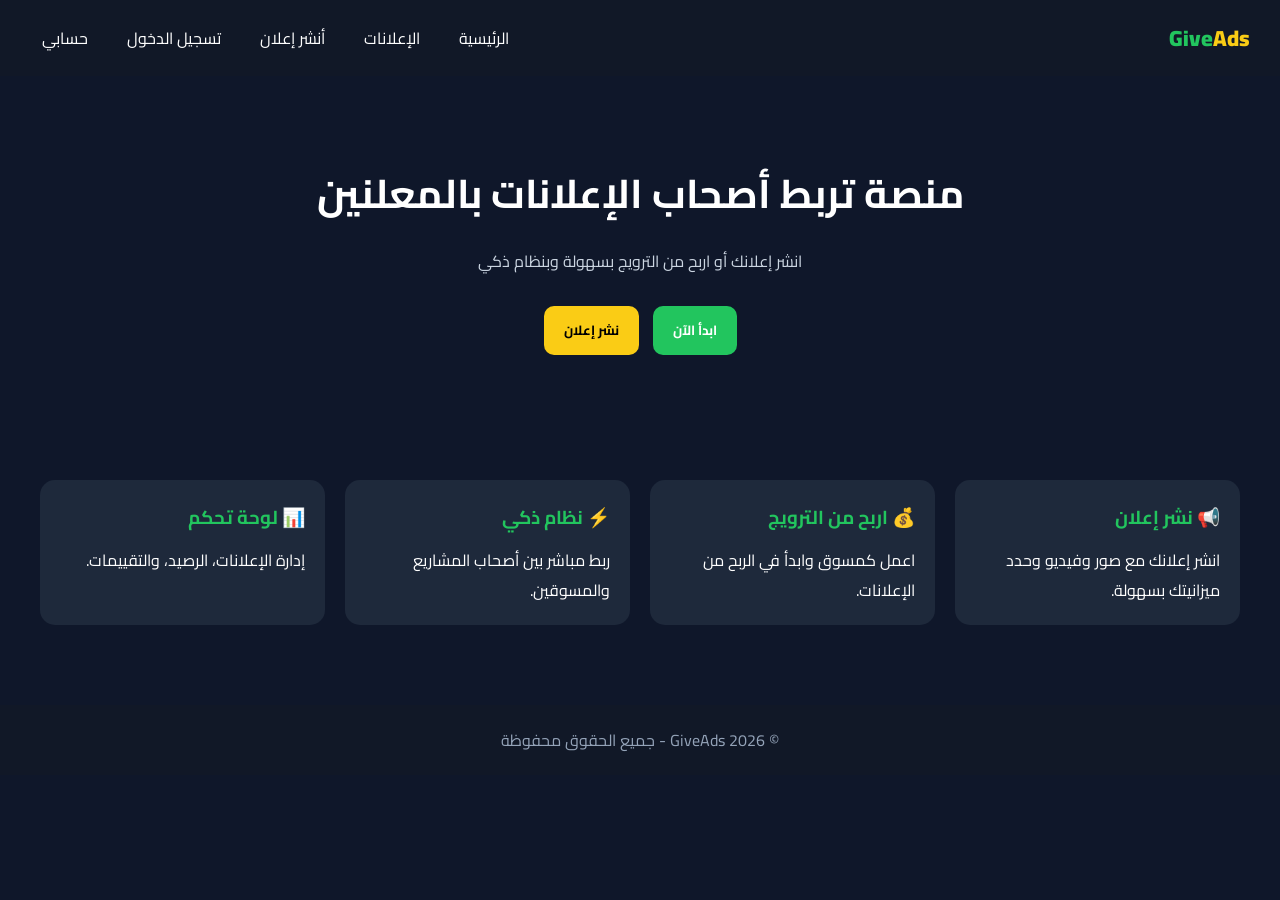
==== index.html @ 5b508f9d "Add files via upload" ====
<!DOCTYPE html>
<html lang="ar" dir="rtl">
<head>
<meta charset="UTF-8">
<meta name="viewport" content="width=device-width, initial-scale=1.0">
<title>GiveAds - منصة الإعلانات الذكية</title>

<link href="https://fonts.googleapis.com/css2?family=Cairo:wght@400;700;900&display=swap" rel="stylesheet">

<style>
*{
margin:0;
padding:0;
box-sizing:border-box;
font-family:'Cairo', sans-serif;
}

body{
background:#0f172a;
color:white;
}

/* Navbar */
nav{
display:flex;
justify-content:space-between;
align-items:center;
padding:15px 30px;
background:#111827;
position:sticky;
top:0;
}

.logo{
font-size:22px;
font-weight:900;
color:#22c55e;
cursor:pointer;
}

.logo span{
color:#facc15;
}

nav ul{
display:flex;
gap:15px;
list-style:none;
}

nav ul li{
cursor:pointer;
padding:8px 12px;
border-radius:8px;
transition:0.3s;
}

nav ul li:hover{
background:#1f2937;
}

/* Hero */
.hero{
text-align:center;
padding:80px 20px;
}

.hero h1{
font-size:40px;
margin-bottom:15px;
}

.hero p{
color:#cbd5e1;
margin-bottom:25px;
}

.btn{
padding:12px 20px;
border:none;
border-radius:10px;
cursor:pointer;
font-weight:bold;
margin:5px;
transition:0.3s;
}

.btn-green{
background:#22c55e;
color:white;
}

.btn-yellow{
background:#facc15;
color:black;
}

.btn:hover{
transform:scale(1.05);
}

/* Cards */
.container{
display:grid;
grid-template-columns:repeat(auto-fit,minmax(250px,1fr));
gap:20px;
padding:40px;
}

.card{
background:#1e293b;
padding:20px;
border-radius:15px;
transition:0.3s;
cursor:pointer;
}

.card:hover{
transform:translateY(-5px);
}

.card h3{
margin-bottom:10px;
color:#22c55e;
}

/* Footer */
footer{
text-align:center;
padding:20px;
background:#111827;
margin-top:40px;
color:#94a3b8;
}
</style>

</head>

<body>

<!-- NAV -->
<nav>
<div class="logo" onclick="goHome()">Give<span>Ads</span></div>

<ul>
<li onclick="go('index.html')">الرئيسية</li>
<li onclick="go('ads.html')">الإعلانات</li>
<li onclick="go('create-ads.html')">أنشر إعلان</li>
<li onclick="go('login.html')">تسجيل الدخول</li>
<li onclick="go('profile.html')">حسابي</li>
</ul>
</nav>

<!-- HERO -->
<section class="hero">
<h1>منصة تربط أصحاب الإعلانات بالمعلنين</h1>
<p>انشر إعلانك أو اربح من الترويج بسهولة وبنظام ذكي</p>

<button class="btn btn-green" onclick="go('ads.html')">ابدأ الآن</button>
<button class="btn btn-yellow" onclick="go('create-ads.html')">نشر إعلان</button>
</section>

<!-- FEATURES -->
<section class="container">

<div class="card" onclick="go('create-ads.html')">
<h3>📢 نشر إعلان</h3>
<p>انشر إعلانك مع صور وفيديو وحدد ميزانيتك بسهولة.</p>
</div>

<div class="card" onclick="go('wallet.html')">
<h3>💰 اربح من الترويج</h3>
<p>اعمل كمسوق وابدأ في الربح من الإعلانات.</p>
</div>

<div class="card" onclick="go('ads.html')">
<h3>⚡ نظام ذكي</h3>
<p>ربط مباشر بين أصحاب المشاريع والمسوقين.</p>
</div>

<div class="card" onclick="go('profile.html')">
<h3>📊 لوحة تحكم</h3>
<p>إدارة الإعلانات، الرصيد، والتقييمات.</p>
</div>

</section>

<!-- FOOTER -->
<footer>
© 2026 GiveAds - جميع الحقوق محفوظة
</footer>

<script>

// تنقل بين الصفحات
function go(page){
window.location.href = page;
}

function goHome(){
window.location.href = "index.html";
}

</script>

</body>
</html>
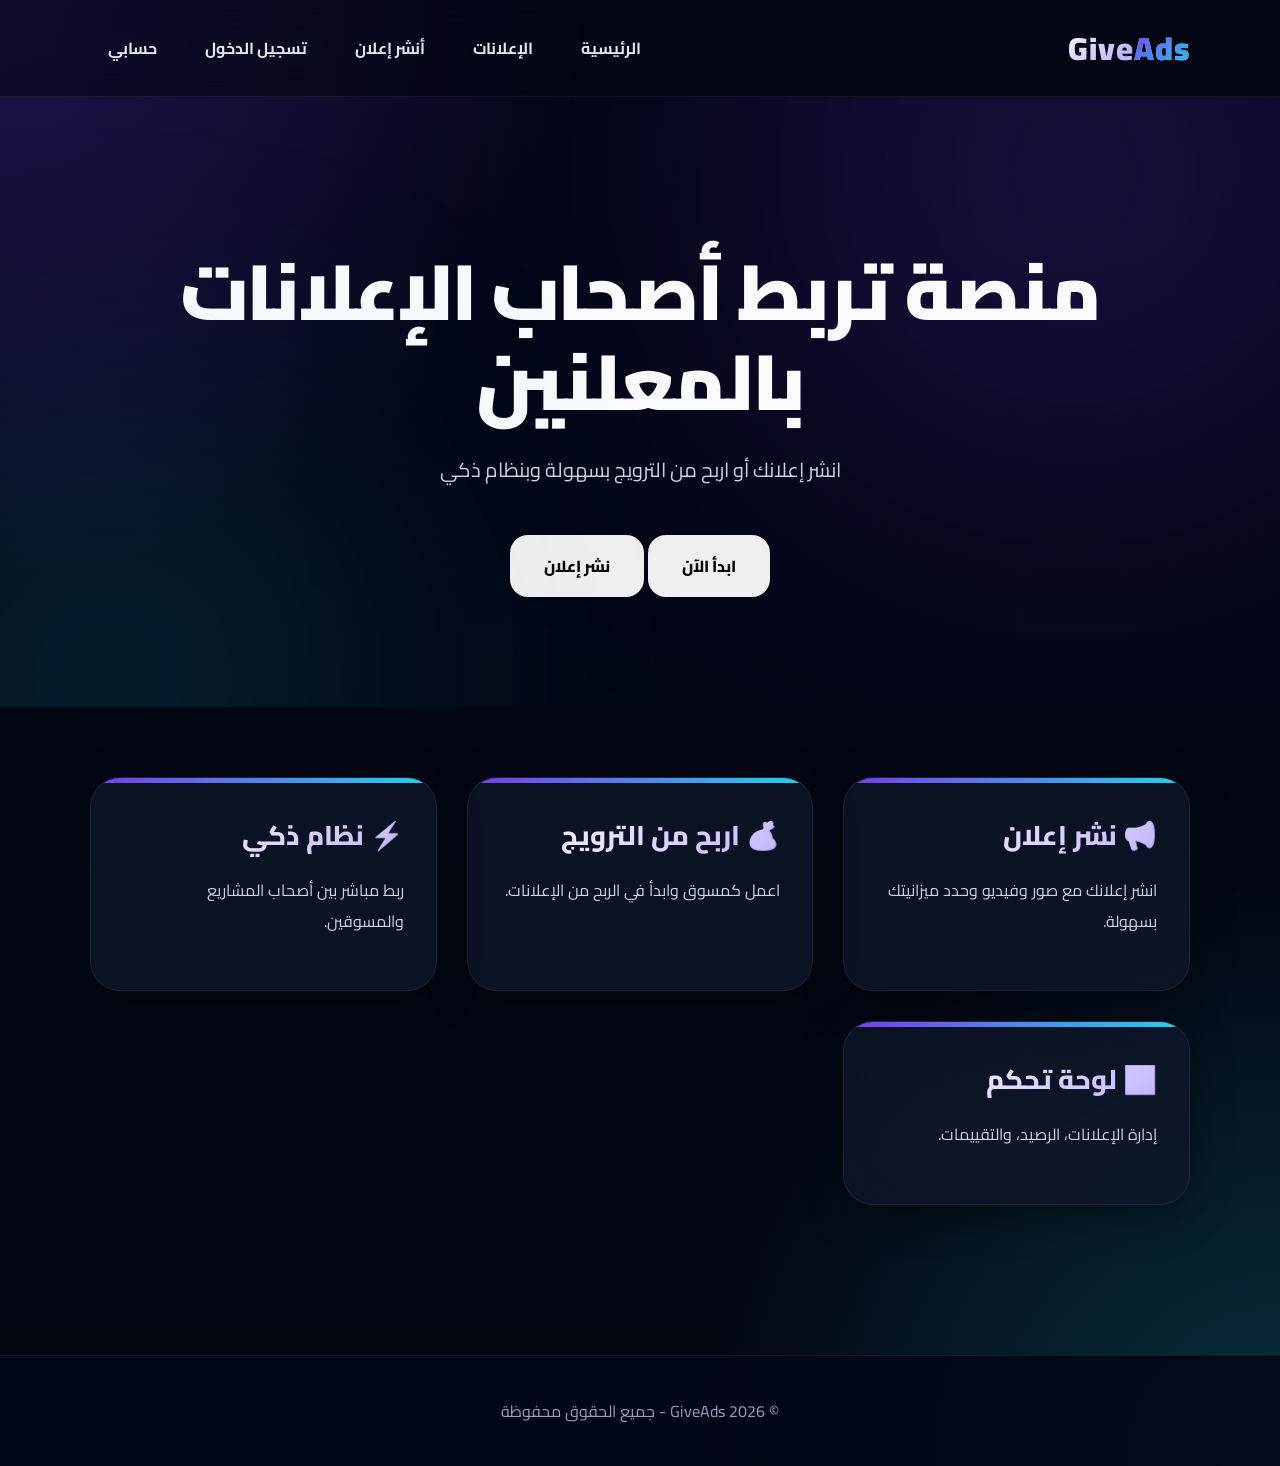
==== commit 7025fdb6: "Add files via upload" ====
--- a/index.html
+++ b/index.html
@@ -6,132 +6,9 @@
 <title>GiveAds - منصة الإعلانات الذكية</title>
 
 <link href="https://fonts.googleapis.com/css2?family=Cairo:wght@400;700;900&display=swap" rel="stylesheet">
+<link rel="stylesheet" href="style.css"/>
+<style>
 
-<style>
-*{
-margin:0;
-padding:0;
-box-sizing:border-box;
-font-family:'Cairo', sans-serif;
-}
-
-body{
-background:#0f172a;
-color:white;
-}
-
-/* Navbar */
-nav{
-display:flex;
-justify-content:space-between;
-align-items:center;
-padding:15px 30px;
-background:#111827;
-position:sticky;
-top:0;
-}
-
-.logo{
-font-size:22px;
-font-weight:900;
-color:#22c55e;
-cursor:pointer;
-}
-
-.logo span{
-color:#facc15;
-}
-
-nav ul{
-display:flex;
-gap:15px;
-list-style:none;
-}
-
-nav ul li{
-cursor:pointer;
-padding:8px 12px;
-border-radius:8px;
-transition:0.3s;
-}
-
-nav ul li:hover{
-background:#1f2937;
-}
-
-/* Hero */
-.hero{
-text-align:center;
-padding:80px 20px;
-}
-
-.hero h1{
-font-size:40px;
-margin-bottom:15px;
-}
-
-.hero p{
-color:#cbd5e1;
-margin-bottom:25px;
-}
-
-.btn{
-padding:12px 20px;
-border:none;
-border-radius:10px;
-cursor:pointer;
-font-weight:bold;
-margin:5px;
-transition:0.3s;
-}
-
-.btn-green{
-background:#22c55e;
-color:white;
-}
-
-.btn-yellow{
-background:#facc15;
-color:black;
-}
-
-.btn:hover{
-transform:scale(1.05);
-}
-
-/* Cards */
-.container{
-display:grid;
-grid-template-columns:repeat(auto-fit,minmax(250px,1fr));
-gap:20px;
-padding:40px;
-}
-
-.card{
-background:#1e293b;
-padding:20px;
-border-radius:15px;
-transition:0.3s;
-cursor:pointer;
-}
-
-.card:hover{
-transform:translateY(-5px);
-}
-
-.card h3{
-margin-bottom:10px;
-color:#22c55e;
-}
-
-/* Footer */
-footer{
-text-align:center;
-padding:20px;
-background:#111827;
-margin-top:40px;
-color:#94a3b8;
-}
 </style>
 
 </head>
--- a/style.css
+++ b/style.css
@@ -0,0 +1,752 @@
+*{
+margin:0;
+padding:0;
+box-sizing:border-box;
+font-family:'Cairo',sans-serif;
+}
+
+:root{
+
+/* Luxury Colors */
+
+--bg:#030712;
+--bg2:#0f172a;
+--card:rgba(15,23,42,0.75);
+
+--primary:#7c3aed;
+--primary2:#a855f7;
+
+--blue:#38bdf8;
+--cyan:#22d3ee;
+
+--text:#f8fafc;
+--muted:#94a3b8;
+
+--border:rgba(255,255,255,0.07);
+
+}
+
+/* BODY */
+
+body{
+
+background:
+radial-gradient(circle at top left,rgba(124,58,237,0.25),transparent 30%),
+radial-gradient(circle at bottom right,rgba(34,211,238,0.20),transparent 30%),
+linear-gradient(180deg,#020617,#030712);
+
+color:var(--text);
+
+min-height:100vh;
+
+overflow-x:hidden;
+
+}
+
+/* SMOOTH */
+
+html{
+scroll-behavior:smooth;
+}
+
+/* SCROLLBAR */
+
+::-webkit-scrollbar{
+width:10px;
+}
+
+::-webkit-scrollbar-track{
+background:#020617;
+}
+
+::-webkit-scrollbar-thumb{
+background:linear-gradient(
+180deg,
+var(--primary),
+var(--cyan)
+);
+border-radius:20px;
+}
+
+/* NAVBAR */
+
+nav{
+
+position:sticky;
+top:0;
+z-index:999;
+
+display:flex;
+justify-content:space-between;
+align-items:center;
+
+padding:18px 7%;
+
+background:rgba(3,7,18,0.55);
+
+backdrop-filter:blur(18px);
+
+border-bottom:1px solid var(--border);
+
+}
+
+/* LOGO */
+
+.logo{
+
+font-size:32px;
+font-weight:900;
+
+background:linear-gradient(
+135deg,
+#ffffff,
+#c4b5fd,
+#67e8f9
+);
+
+-webkit-background-clip:text;
+-webkit-text-fill-color:transparent;
+
+cursor:pointer;
+
+letter-spacing:1px;
+
+}
+
+.logo span{
+
+background:linear-gradient(
+135deg,
+var(--primary),
+var(--cyan)
+);
+
+-webkit-background-clip:text;
+-webkit-text-fill-color:transparent;
+
+}
+
+/* NAV LINKS */
+
+nav ul{
+
+display:flex;
+gap:12px;
+
+list-style:none;
+
+}
+
+nav ul li{
+
+padding:11px 18px;
+
+border-radius:14px;
+
+cursor:pointer;
+
+font-weight:700;
+
+transition:0.35s;
+
+color:#e2e8f0;
+
+position:relative;
+
+overflow:hidden;
+
+}
+
+nav ul li::before{
+
+content:"";
+
+position:absolute;
+
+top:0;
+left:-100%;
+
+width:100%;
+height:100%;
+
+background:linear-gradient(
+90deg,
+transparent,
+rgba(255,255,255,0.10),
+transparent
+);
+
+transition:0.5s;
+
+}
+
+nav ul li:hover::before{
+left:100%;
+}
+
+nav ul li:hover{
+
+background:rgba(255,255,255,0.05);
+
+transform:translateY(-2px);
+
+}
+
+/* HERO */
+
+.hero{
+
+position:relative;
+
+padding:150px 20px 110px;
+
+text-align:center;
+
+overflow:hidden;
+
+}
+
+/* GLOW */
+
+.hero::before{
+
+content:"";
+
+position:absolute;
+
+width:650px;
+height:650px;
+
+background:rgba(124,58,237,0.18);
+
+filter:blur(150px);
+
+top:-250px;
+right:-120px;
+
+border-radius:50%;
+
+}
+
+.hero::after{
+
+content:"";
+
+position:absolute;
+
+width:500px;
+height:500px;
+
+background:rgba(34,211,238,0.14);
+
+filter:blur(140px);
+
+bottom:-220px;
+left:-140px;
+
+border-radius:50%;
+
+}
+
+/* HERO TITLE */
+
+.hero h1{
+
+position:relative;
+
+font-size:78px;
+
+font-weight:900;
+
+line-height:1.15;
+
+margin-bottom:24px;
+
+letter-spacing:-2px;
+
+}
+
+/* GRADIENT TEXT */
+
+.hero h1 span{
+
+background:linear-gradient(
+135deg,
+#ffffff,
+#a855f7,
+#22d3ee
+);
+
+background-size:300% 300%;
+
+-webkit-background-clip:text;
+-webkit-text-fill-color:transparent;
+
+animation:gradientMove 6s ease infinite;
+
+}
+
+/* ANIMATION */
+
+@keyframes gradientMove{
+
+0%{
+background-position:0% 50%;
+}
+
+50%{
+background-position:100% 50%;
+}
+
+100%{
+background-position:0% 50%;
+}
+
+}
+
+/* HERO TEXT */
+
+.hero p{
+
+position:relative;
+
+max-width:820px;
+
+margin:auto;
+
+font-size:20px;
+
+line-height:2;
+
+color:#cbd5e1;
+
+margin-bottom:45px;
+
+}
+
+/* BUTTONS */
+
+.buttons{
+
+display:flex;
+justify-content:center;
+align-items:center;
+flex-wrap:wrap;
+
+gap:18px;
+
+position:relative;
+
+}
+
+/* BUTTON */
+
+.btn{
+
+padding:16px 34px;
+
+border:none;
+
+border-radius:18px;
+
+font-size:16px;
+
+font-weight:800;
+
+cursor:pointer;
+
+transition:0.35s;
+
+position:relative;
+
+overflow:hidden;
+
+}
+
+/* BUTTON EFFECT */
+
+.btn::before{
+
+content:"";
+
+position:absolute;
+
+top:0;
+left:-100%;
+
+width:100%;
+height:100%;
+
+background:linear-gradient(
+90deg,
+transparent,
+rgba(255,255,255,0.25),
+transparent
+);
+
+transition:0.6s;
+
+}
+
+.btn:hover::before{
+left:100%;
+}
+
+/* PRIMARY BUTTON */
+
+.btn-primary{
+
+background:linear-gradient(
+135deg,
+var(--primary),
+var(--primary2)
+);
+
+color:white;
+
+box-shadow:
+0 15px 40px rgba(124,58,237,0.35);
+
+}
+
+/* SECOND BUTTON */
+
+.btn-secondary{
+
+background:linear-gradient(
+135deg,
+var(--cyan),
+var(--blue)
+);
+
+color:#03111f;
+
+box-shadow:
+0 15px 40px rgba(34,211,238,0.30);
+
+}
+
+/* HOVER */
+
+.btn:hover{
+
+transform:
+translateY(-5px)
+scale(1.03);
+
+}
+
+/* TITLES */
+
+.section-title{
+
+text-align:center;
+
+font-size:42px;
+
+font-weight:900;
+
+margin-bottom:14px;
+
+}
+
+.section-sub{
+
+text-align:center;
+
+color:var(--muted);
+
+font-size:17px;
+
+margin-bottom:55px;
+
+}
+
+/* CARDS */
+
+.container{
+
+display:grid;
+
+grid-template-columns:
+repeat(auto-fit,minmax(300px,1fr));
+
+gap:30px;
+
+padding:70px 7%;
+
+}
+
+/* CARD */
+
+.card{
+
+position:relative;
+
+background:var(--card);
+
+border:1px solid var(--border);
+
+backdrop-filter:blur(18px);
+
+padding:32px;
+
+border-radius:30px;
+
+overflow:hidden;
+
+transition:0.45s;
+
+box-shadow:
+0 10px 40px rgba(0,0,0,0.35);
+
+}
+
+/* CARD TOP LINE */
+
+.card::before{
+
+content:"";
+
+position:absolute;
+
+top:0;
+left:0;
+
+width:100%;
+height:5px;
+
+background:linear-gradient(
+90deg,
+var(--primary),
+var(--cyan)
+);
+
+}
+
+/* HOVER */
+
+.card:hover{
+
+transform:
+translateY(-12px)
+scale(1.01);
+
+border-color:
+rgba(124,58,237,0.35);
+
+box-shadow:
+0 20px 60px rgba(124,58,237,0.18);
+
+}
+
+/* CARD TITLE */
+
+.card h3{
+
+font-size:27px;
+
+margin-bottom:15px;
+
+font-weight:800;
+
+background:linear-gradient(
+135deg,
+#ffffff,
+#c4b5fd
+);
+
+-webkit-background-clip:text;
+-webkit-text-fill-color:transparent;
+
+}
+
+/* CARD TEXT */
+
+.card p{
+
+color:#cbd5e1;
+
+line-height:1.9;
+
+margin-bottom:22px;
+
+}
+
+/* TAG */
+
+.card .tag{
+
+display:inline-flex;
+
+align-items:center;
+gap:8px;
+
+padding:9px 16px;
+
+border-radius:999px;
+
+background:
+rgba(124,58,237,0.12);
+
+border:
+1px solid rgba(124,58,237,0.20);
+
+color:#c4b5fd;
+
+font-size:14px;
+
+font-weight:700;
+
+}
+
+/* STATS */
+
+.stats{
+
+display:grid;
+
+grid-template-columns:
+repeat(auto-fit,minmax(230px,1fr));
+
+gap:25px;
+
+padding:20px 7% 70px;
+
+}
+
+/* STAT */
+
+.stat-box{
+
+background:rgba(15,23,42,0.7);
+
+border:1px solid var(--border);
+
+padding:35px;
+
+border-radius:28px;
+
+backdrop-filter:blur(14px);
+
+text-align:center;
+
+transition:0.35s;
+
+}
+
+.stat-box:hover{
+
+transform:translateY(-8px);
+
+border-color:
+rgba(34,211,238,0.25);
+
+}
+
+/* NUMBER */
+
+.stat-box h2{
+
+font-size:50px;
+
+margin-bottom:10px;
+
+font-weight:900;
+
+background:linear-gradient(
+135deg,
+#ffffff,
+#67e8f9
+);
+
+-webkit-background-clip:text;
+-webkit-text-fill-color:transparent;
+
+}
+
+/* TEXT */
+
+.stat-box p{
+
+color:#cbd5e1;
+
+font-size:16px;
+
+}
+
+/* FOOTER */
+
+footer{
+
+margin-top:80px;
+
+padding:40px 20px;
+
+text-align:center;
+
+border-top:1px solid var(--border);
+
+background:rgba(2,6,23,0.85);
+
+color:#94a3b8;
+
+}
+
+/* RESPONSIVE */
+
+@media(max-width:900px){
+
+.hero h1{
+font-size:52px;
+}
+
+}
+
+@media(max-width:768px){
+
+nav{
+padding:15px 20px;
+}
+
+nav ul{
+gap:5px;
+}
+
+nav ul li{
+padding:8px 10px;
+font-size:14px;
+}
+
+.hero{
+padding-top:110px;
+}
+
+.hero h1{
+font-size:40px;
+line-height:1.3;
+}
+
+.hero p{
+font-size:16px;
+line-height:1.9;
+}
+
+.buttons{
+flex-direction:column;
+}
+
+.btn{
+width:100%;
+max-width:320px;
+}
+
+.container{
+padding:50px 20px;
+}
+
+.stats{
+padding:20px;
+}
+
+}
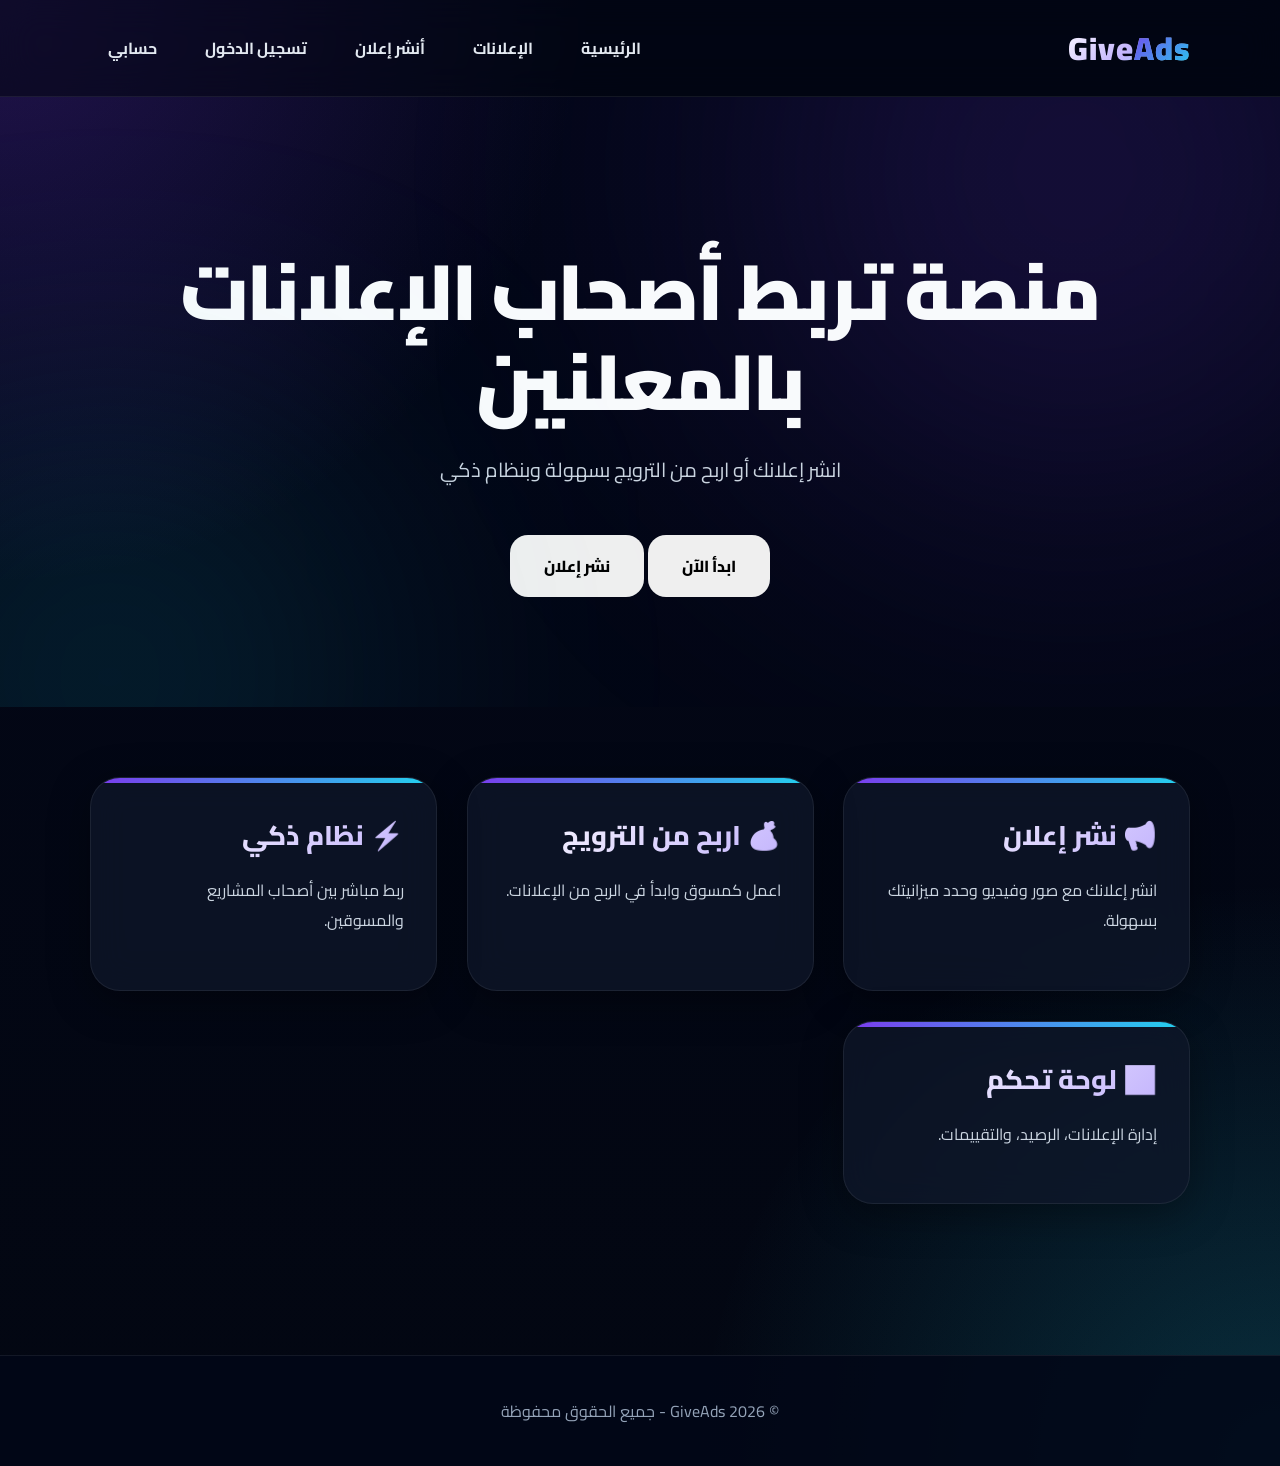
==== commit 04fa24ee: "Add button group div around action buttons Wrapped buttons in a div for better styling and layout." ====
--- a/index.html
+++ b/index.html
@@ -33,8 +33,10 @@
 <h1>منصة تربط أصحاب الإعلانات بالمعلنين</h1>
 <p>انشر إعلانك أو اربح من الترويج بسهولة وبنظام ذكي</p>
 
-<button class="btn btn-green" onclick="go('ads.html')">ابدأ الآن</button>
-<button class="btn btn-yellow" onclick="go('create-ads.html')">نشر إعلان</button>
+<div class="btn-group">
+  <button class="btn btn-green" onclick="go('ads.html')">ابدأ الآن</button>
+  <button class="btn btn-yellow" onclick="go('create-ads.html')">نشر إعلان</button>
+</div>
 </section>
 
 <!-- FEATURES -->
@@ -81,4 +83,4 @@
 </script>
 
 </body>
-</html>+</html>
--- a/style.css
+++ b/style.css
@@ -749,4 +749,217 @@
 padding:20px;
 }
 
-}+}
+/* =========================
+   EXTRA RESPONSIVE FIXES
+========================= */
+
+/* الصور والفيديو */
+img,
+video{
+max-width:100%;
+height:auto;
+display:block;
+}
+
+/* منع خروج النص */
+h1,h2,h3,p,a,button{
+word-wrap:break-word;
+}
+
+/* تحسين الحاويات */
+.container,
+.stats,
+.hero,
+nav{
+width:100%;
+max-width:100%;
+overflow:hidden;
+}
+
+/* تحسين navbar للهاتف */
+@media(max-width:600px){
+
+nav{
+
+flex-direction:column;
+
+gap:15px;
+
+padding:15px;
+
+}
+
+.logo{
+
+font-size:26px;
+
+text-align:center;
+
+}
+
+nav ul{
+
+width:100%;
+
+justify-content:center;
+
+flex-wrap:wrap;
+
+gap:8px;
+
+}
+
+nav ul li{
+
+font-size:13px;
+
+padding:8px 12px;
+
+}
+
+/* HERO */
+
+.hero{
+
+padding:100px 15px 70px;
+
+}
+
+.hero h1{
+
+font-size:32px;
+
+line-height:1.4;
+
+letter-spacing:0;
+
+}
+
+.hero p{
+
+font-size:15px;
+
+line-height:1.8;
+
+padding:0 5px;
+
+}
+
+/* BUTTONS */
+
+.btn{
+
+width:100%;
+
+max-width:100%;
+
+padding:15px;
+
+font-size:15px;
+
+}
+
+/* CARDS */
+
+.card{
+
+padding:24px;
+
+border-radius:24px;
+
+}
+
+.card h3{
+
+font-size:22px;
+
+}
+
+/* STATS */
+
+.stat-box{
+
+padding:25px;
+
+}
+
+.stat-box h2{
+
+font-size:38px;
+
+}
+
+}
+
+/* شاشات صغيرة جدًا */
+
+@media(max-width:400px){
+
+.hero h1{
+
+font-size:27px;
+
+}
+
+.hero p{
+
+font-size:14px;
+
+}
+
+.logo{
+
+font-size:22px;
+
+}
+
+nav ul li{
+
+font-size:12px;
+
+padding:7px 10px;
+
+}
+
+.card{
+
+padding:20px;
+
+}
+
+}
+
+/* تحسين الأداء */
+
+.card,
+.btn,
+.stat-box,
+nav{
+
+will-change:transform;
+
+}
+
+/* تحسين اللمس للهاتف */
+
+button,
+.btn,
+nav ul li{
+
+-webkit-tap-highlight-color:transparent;
+
+touch-action:manipulation;
+
+}
+
+/* منع تكبير تلقائي في iPhone */
+
+input,
+textarea,
+select,
+button{
+
+font-size:16px;
+
+}
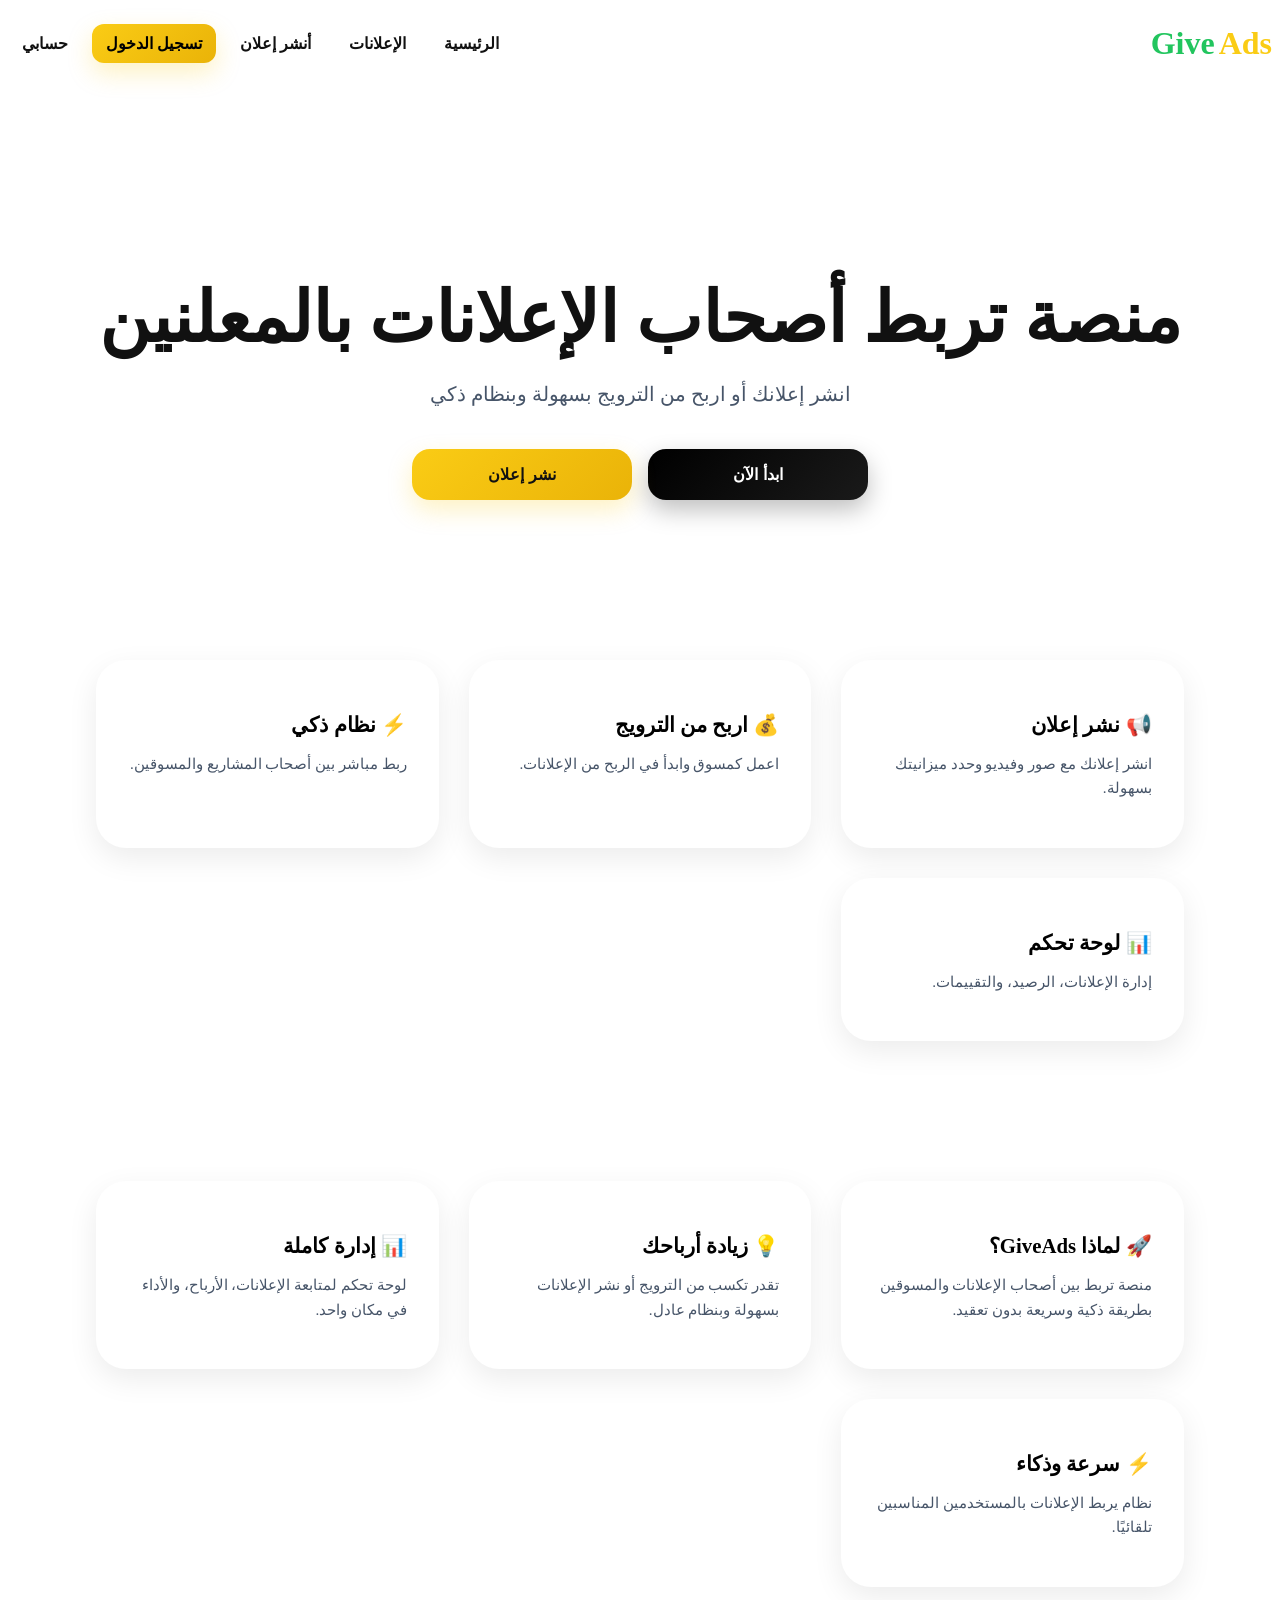
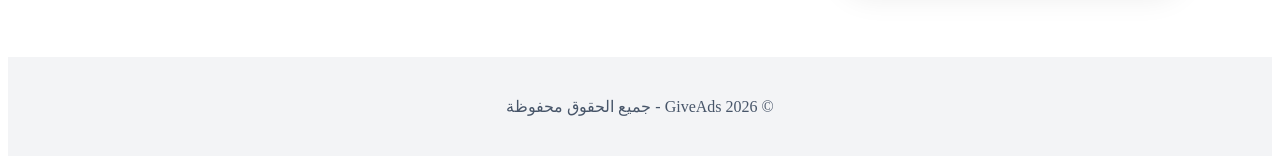
==== commit 53e6536b: "Add files via upload" ====
--- a/index.html
+++ b/index.html
@@ -3,29 +3,76 @@
 <head>
 <meta charset="UTF-8">
 <meta name="viewport" content="width=device-width, initial-scale=1.0">
+<link rel="icon" href="ads.jpg">
 <title>GiveAds - منصة الإعلانات الذكية</title>
 
 <link href="https://fonts.googleapis.com/css2?family=Cairo:wght@400;700;900&display=swap" rel="stylesheet">
-<link rel="stylesheet" href="style.css"/>
+<link rel="stylesheet" href="index.css"/>
+
 <style>
+/* LOGO FIX */
+.logo{
+display:flex;
+gap:4px;
+font-size:32px;
+font-weight:900;
+cursor:pointer;
+}
 
+.logo .give{
+color:#facc15;
+}
+
+.logo .ads{
+color:#22c55e;
+}
 </style>
+<title>GiveAds - منصة إعلانات ممولة وربح المال من الإنترنت</title>
 
+<meta name="description" content="منصة إعلانات ممولة لربط المعلنين بأصحاب المواقع والتطبيقات. أنشر إعلانك أو اربح من الإعلانات بسهولة عبر الإنترنت.">
+
+<meta name="keywords" content="
+منصة إعلانات, إعلانات ممولة, شراء إعلانات, التسويق الإلكتروني,
+advertising platform, ads network, sponsored ads,
+make money online, ad marketplace
+">
+
+<meta name="author" content="GiveAds">
+
+<meta name="robots" content="index, follow">
 </head>
 
 <body>
 
 <!-- NAV -->
+<!-- NAV -->
 <nav>
-<div class="logo" onclick="goHome()">Give<span>Ads</span></div>
+  <div class="nav-container">
 
-<ul>
-<li onclick="go('index.html')">الرئيسية</li>
-<li onclick="go('ads.html')">الإعلانات</li>
-<li onclick="go('create-ads.html')">أنشر إعلان</li>
-<li onclick="go('login.html')">تسجيل الدخول</li>
-<li onclick="go('profile.html')">حسابي</li>
-</ul>
+    <!-- LOGO -->
+    <div class="logo" onclick="goHome()">
+      <span class="give">Ads</span><span class="ads">Give</span>
+    </div>
+
+    <!-- MENU -->
+    <div class="nav-box">
+      <ul>
+
+        <li onclick="go('index.html')">الرئيسية</li>
+        <li onclick="go('ads.html')">الإعلانات</li>
+        <li onclick="go('create-ads.html')">أنشر إعلان</li>
+
+        <!-- زر مميز -->
+        <li class="login-btn" onclick="go('login.html')">
+          تسجيل الدخول
+        </li>
+
+        <li onclick="go('profile.html')">حسابي</li>
+
+      </ul>
+    </div>
+
+  </div>
 </nav>
 
 <!-- HERO -->
@@ -64,14 +111,37 @@
 
 </section>
 
+<!-- BENEFITS -->
+<section class="container">
+
+<div class="card">
+<h3>🚀 لماذا GiveAds؟</h3>
+<p>منصة تربط بين أصحاب الإعلانات والمسوقين بطريقة ذكية وسريعة بدون تعقيد.</p>
+</div>
+
+<div class="card">
+<h3>💡 زيادة أرباحك</h3>
+<p>تقدر تكسب من الترويج أو نشر الإعلانات بسهولة وبنظام عادل.</p>
+</div>
+
+<div class="card">
+<h3>📊 إدارة كاملة</h3>
+<p>لوحة تحكم لمتابعة الإعلانات، الأرباح، والأداء في مكان واحد.</p>
+</div>
+
+<div class="card">
+<h3>⚡ سرعة وذكاء</h3>
+<p>نظام يربط الإعلانات بالمستخدمين المناسبين تلقائيًا.</p>
+</div>
+
+</section>
+
 <!-- FOOTER -->
 <footer>
 © 2026 GiveAds - جميع الحقوق محفوظة
 </footer>
 
 <script>
-
-// تنقل بين الصفحات
 function go(page){
 window.location.href = page;
 }
@@ -79,8 +149,7 @@
 function goHome(){
 window.location.href = "index.html";
 }
-
 </script>
 
 </body>
-</html>
+</html>
--- a/index.css
+++ b/index.css
@@ -0,0 +1,310 @@
+.nav-container{
+display:flex;
+justify-content:space-between;
+align-items:center;
+gap:20px;
+width:100%;
+}
+
+.logo{
+font-size:32px;
+font-weight:900;
+cursor:pointer;
+display:flex;
+gap:6px;
+transition:0.3s;
+}
+
+.logo:hover{
+transform:scale(1.05);
+}
+
+.logo .give{
+color:#facc15;
+}
+
+.logo .ads{
+color:#000000;
+}
+
+.nav-box ul{
+display:flex;
+gap:10px;
+list-style:none;
+align-items:center;
+flex-wrap:wrap;
+}
+
+.nav-box ul li{
+padding:10px 14px;
+border-radius:12px;
+cursor:pointer;
+font-weight:700;
+color:#111;
+transition:0.3s;
+white-space:nowrap;
+}
+
+.nav-box ul li:hover{
+background:rgba(0,0,0,0.05);
+transform:translateY(-2px);
+}
+
+/* LOGIN BUTTON */
+.login-btn{
+background:linear-gradient(135deg,#facc15,#eab308);
+color:#000 !important;
+padding:10px 16px;
+border-radius:14px;
+font-weight:900;
+box-shadow:0 10px 25px rgba(250,204,21,0.25);
+transition:0.3s;
+}
+
+.login-btn:hover{
+transform:translateY(-3px) scale(1.05);
+background:linear-gradient(135deg,#eab308,#d97706);
+}
+
+/* HERO */
+.hero{
+padding:140px 20px 90px;
+text-align:center;
+}
+
+.hero h1{
+font-size:70px;
+font-weight:900;
+color:#111;
+margin-bottom:15px;
+}
+
+.hero p{
+max-width:820px;
+margin:auto;
+font-size:20px;
+line-height:2;
+color:#475569;
+margin-bottom:35px;
+}
+
+/* BUTTONS GROUP */
+.btn-group{
+display:flex;
+gap:16px;
+justify-content:center;
+align-items:center;
+flex-wrap:wrap;
+margin-top:10px;
+width:100%;
+}
+
+/* BUTTON */
+.btn{
+display:flex;
+align-items:center;
+justify-content:center;
+padding:16px 24px;
+border:none;
+border-radius:18px;
+font-size:16px;
+font-weight:900;
+cursor:pointer;
+transition:0.3s;
+width:220px;
+max-width:100%;
+text-align:center;
+white-space:nowrap;
+}
+
+/* GREEN BUTTON */
+.btn-green{
+background:linear-gradient(135deg,#000000,#1a1a1a);
+color:white;
+box-shadow:0 10px 25px rgba(0,0,0,0.25);
+}
+
+.btn-green:hover{
+transform:translateY(-4px) scale(1.03);
+background:linear-gradient(135deg,#1a1a1a,#333333);
+}
+
+/* YELLOW BUTTON */
+.btn-yellow{
+background:linear-gradient(135deg,#facc15,#eab308);
+color:#111;
+box-shadow:0 10px 25px rgba(250,204,21,0.25);
+}
+
+.btn-yellow:hover{
+transform:translateY(-4px) scale(1.03);
+background:linear-gradient(135deg,#eab308,#d97706);
+}
+
+/* CARDS */
+.container{
+display:grid;
+grid-template-columns:repeat(auto-fit,minmax(280px,1fr));
+gap:30px;
+padding:70px 7%;
+}
+
+.card{
+background:#fff;
+border:1px solid var(--border);
+padding:32px;
+border-radius:30px;
+transition:0.45s;
+box-shadow:0 10px 30px rgba(0,0,0,0.08);
+cursor:pointer;
+}
+
+.card:hover{
+transform:translateY(-12px);
+box-shadow:0 15px 40px rgba(0,0,0,0.15);
+}
+
+.card h3{
+font-size:1.3rem;
+color:#000000;
+margin-bottom:15px;
+}
+
+.card p{
+color:#475569;
+font-size:0.95rem;
+line-height:1.6;
+}
+
+/* FOOTER */
+footer{
+text-align:center;
+padding:40px 20px;
+border-top:1px solid var(--border);
+color:#475569;
+background:#f3f4f6;
+}
+
+/* ===== RESPONSIVE ===== */
+
+@media(max-width:768px){
+
+.nav-container{
+flex-direction:column;
+gap:1rem;
+}
+
+.logo{
+font-size:24px;
+}
+
+.nav-box ul{
+flex-wrap:wrap;
+gap:0.5rem;
+justify-content:center;
+}
+
+.nav-box ul li{
+padding:0.4rem 0.8rem;
+font-size:13px;
+}
+
+.login-btn{
+padding:0.4rem 1rem !important;
+}
+
+.hero h1{
+font-size:40px;
+}
+
+.hero p{
+font-size:16px;
+}
+
+.btn-group{
+flex-direction:column;
+width:100%;
+}
+
+.btn{
+width:100%;
+max-width:320px;
+font-size:16px;
+padding:16px;
+}
+
+.container{
+padding:40px 20px;
+gap:20px;
+}
+
+.card{
+padding:20px;
+}
+}
+
+@media(max-width:480px){
+
+.hero h1{
+font-size:28px;
+}
+
+.hero p{
+font-size:14px;
+}
+
+.logo{
+font-size:22px;
+}
+
+.nav-box ul{
+flex-direction:column;
+gap:0.3rem;
+}
+
+.btn-group{
+flex-direction:column;
+}
+
+.btn{
+width:100%;
+padding:14px;
+}
+
+.card{
+padding:16px;
+}
+
+.card h3{
+font-size:1.1rem;
+}
+
+.card p{
+font-size:0.9rem;
+}
+}
+
+/* TABLET RESPONSIVE */
+@media(min-width:769px) and (max-width:1024px){
+
+.container{
+grid-template-columns:repeat(2,1fr);
+padding:50px 30px;
+}
+
+.nav-box ul{
+gap:8px;
+}
+
+.nav-box ul li{
+font-size:14px;
+}
+
+.hero h1{
+font-size:50px;
+}
+
+.hero p{
+font-size:18px;
+}
+}
